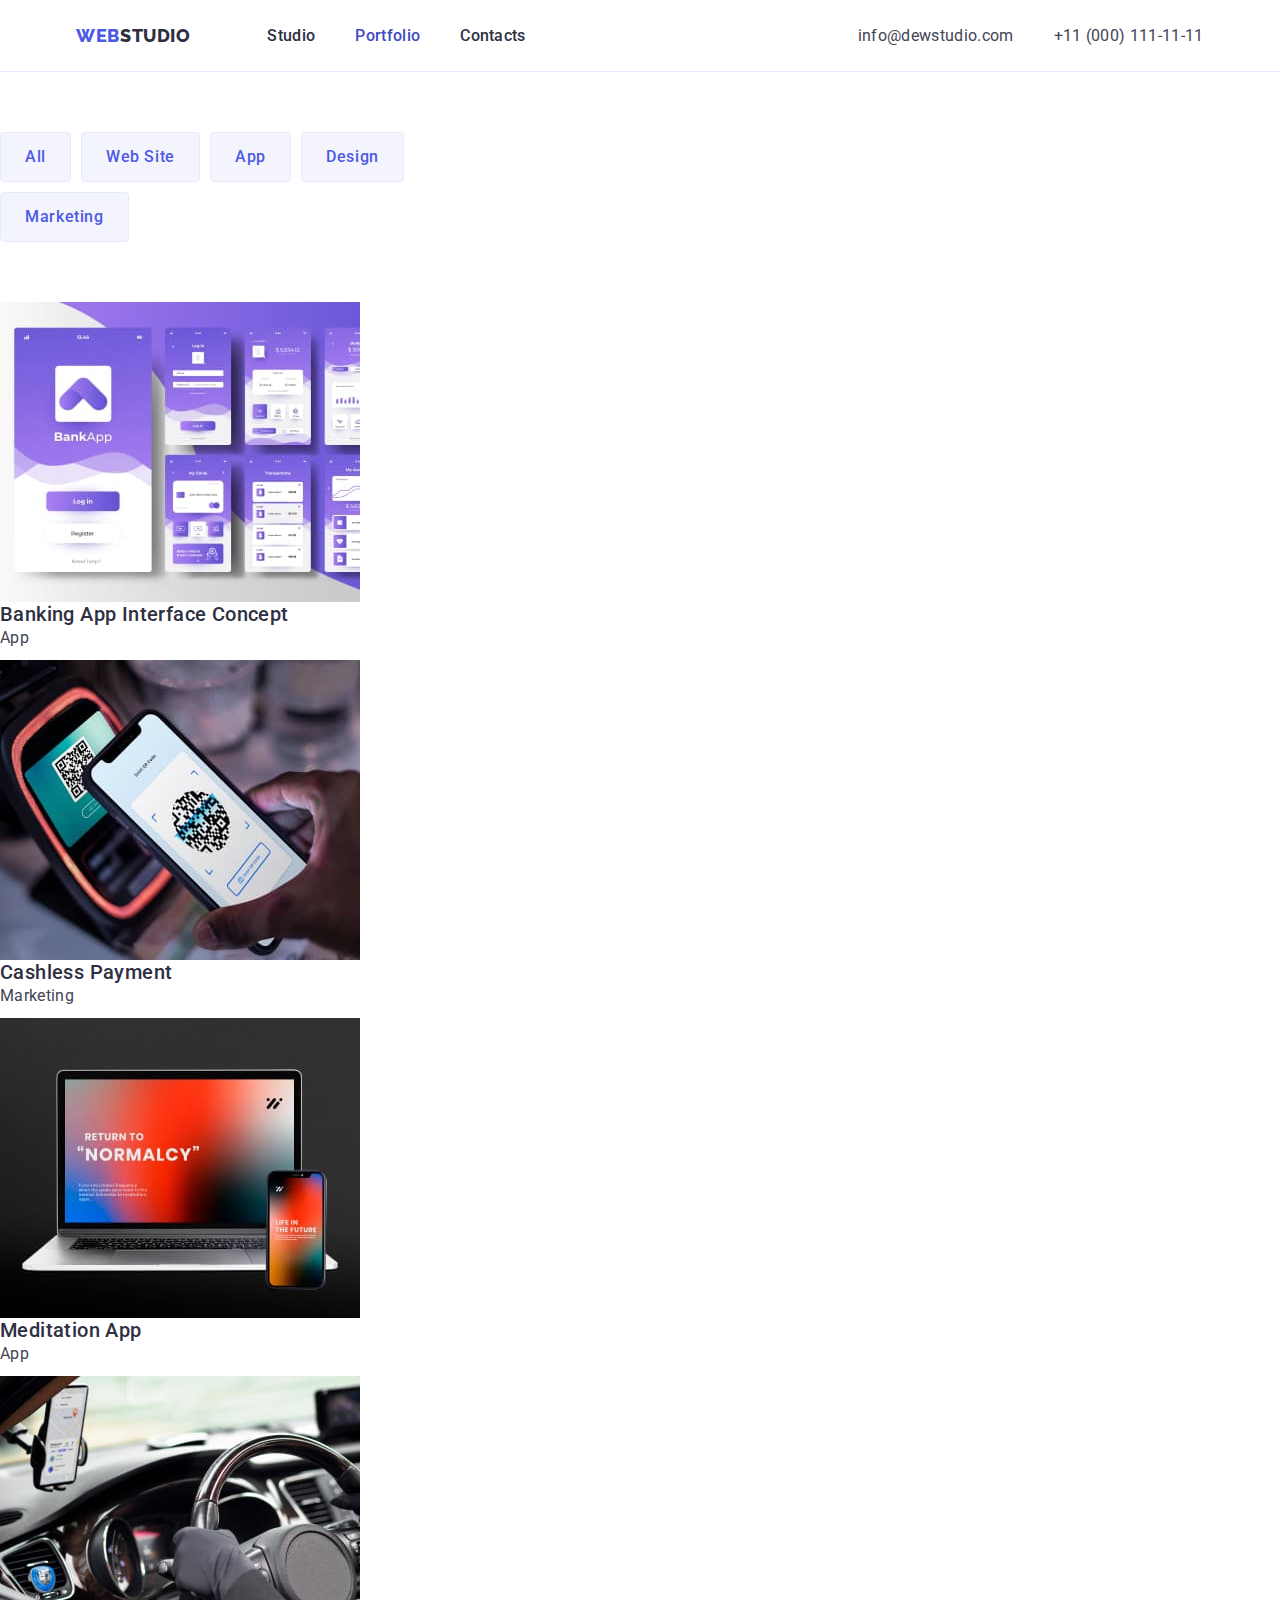
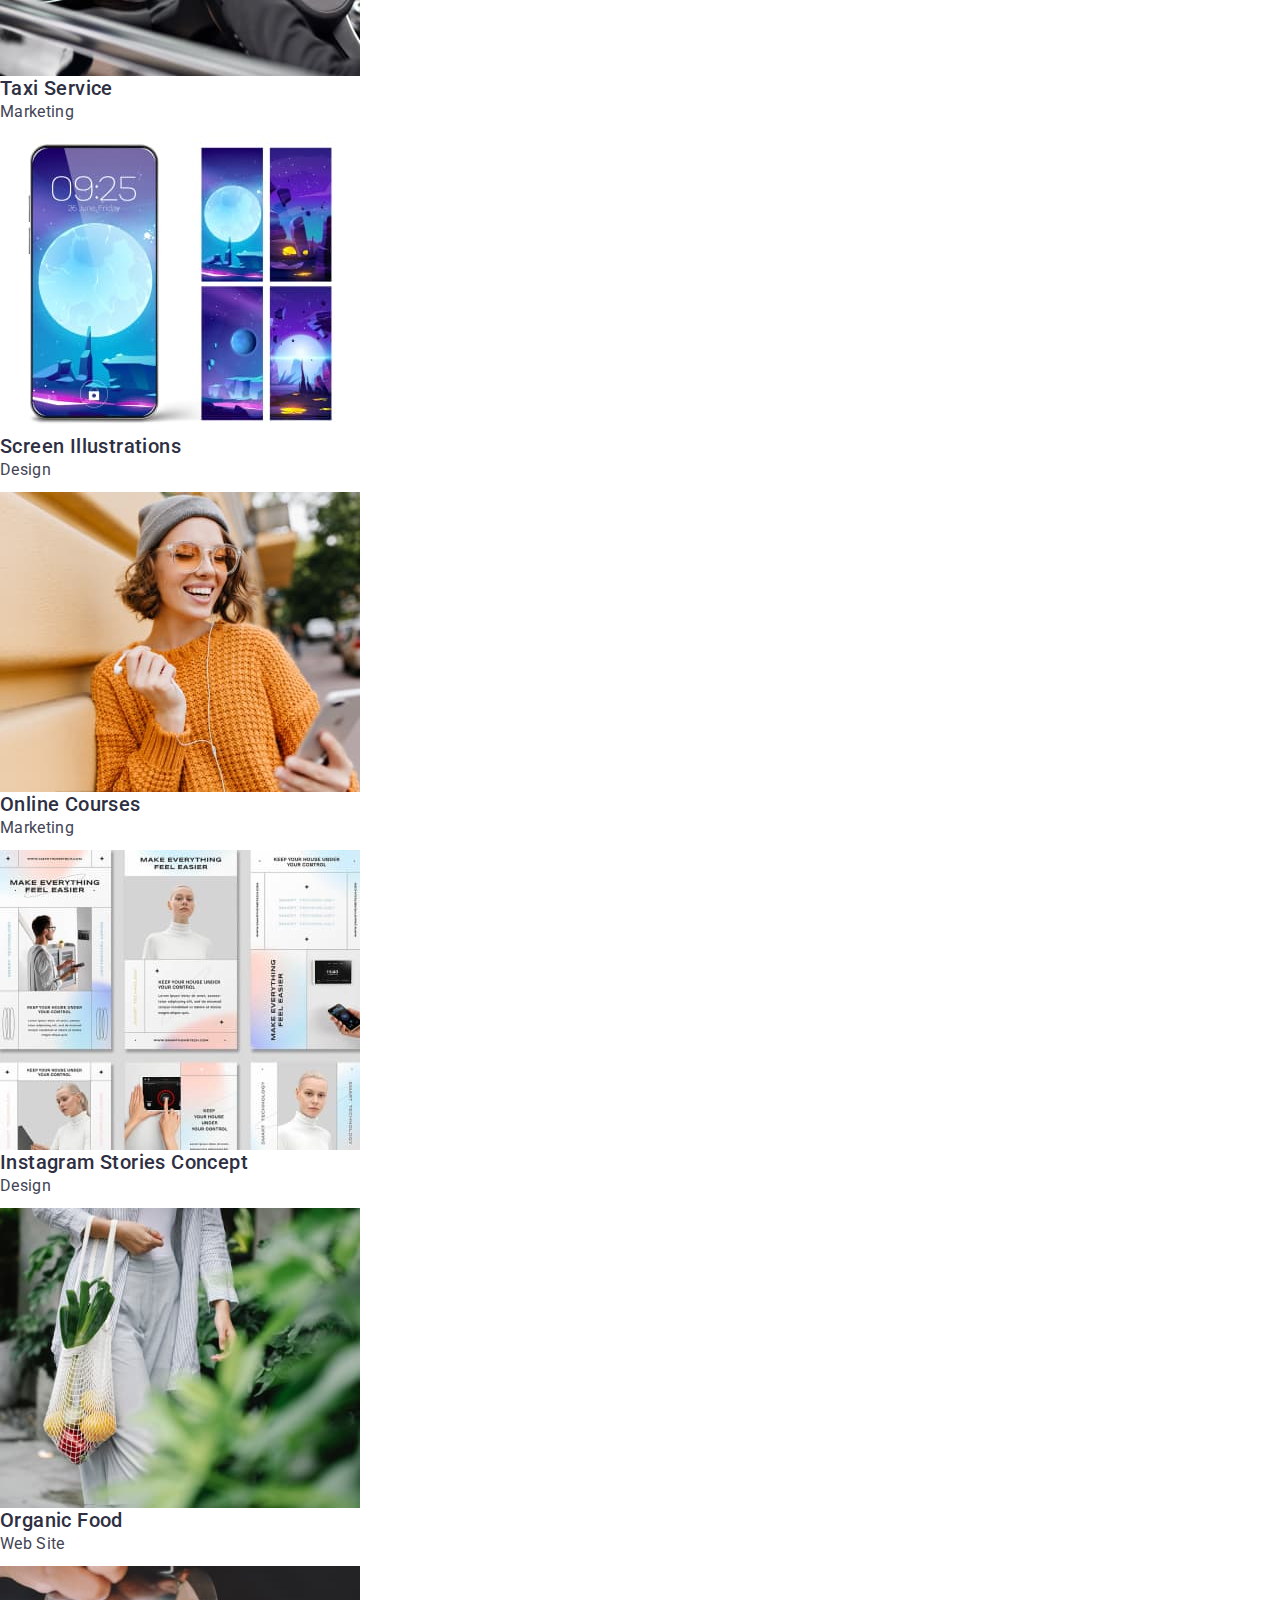
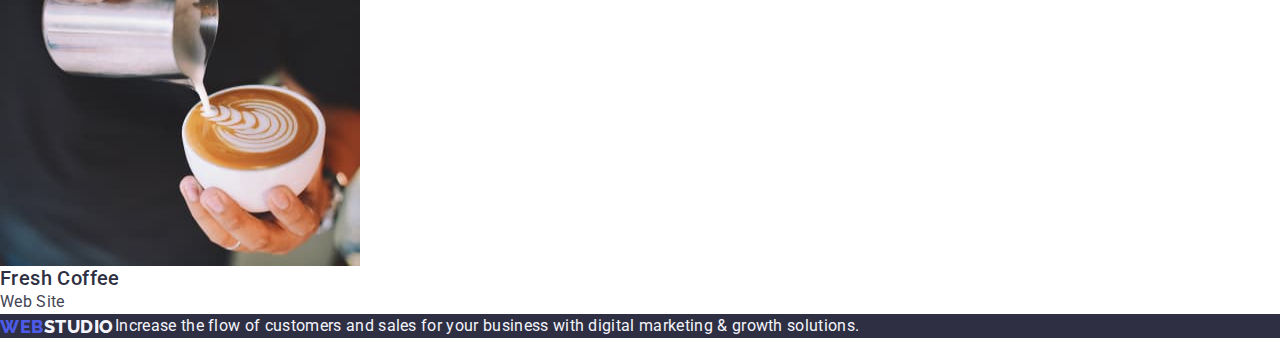
==== portfolio.html @ af6f9128 "second" ====
<!DOCTYPE html>
<html lang="uk">
  <head>
    <meta charset="UTF-8" />
    <meta http-equiv="X-UA-Compatible" content="IE=edge" />
    <meta name="viewport" content="width=device-width, initial-scale=1.0" />
    <title>Portfolio</title>
    <link
      rel="stylesheet"
      href="node_modules/modern-normalize/modern-normalize.css"
    />
    <link rel="preconnect" href="https://fonts.googleapis.com" />
    <link rel="preconnect" href="https://fonts.gstatic.com" crossorigin />
    <link
      href="https://fonts.googleapis.com/css2?family=Raleway:ital,wght@0,800;1,800&family=Roboto:ital,wght@0,400;0,500;0,700;0,900;1,400;1,500;1,700;1,900&display=swap"
      rel="stylesheet"
    />
    <link rel="stylesheet" href=".//css/styles.css" />
  </head>
  <body>
    <header>
      <div class="container">
        <a class="link-logo" href="index.html"
          >Web<span class="logo-part">Studio</span></a
        >
        <nav>
          <ul class="nav-list">
            <li>
              <a class="nav-list-link" href="index.html">Studio</a>
            </li>
            <li>
              <a class="link-active nav-list-link" href="portfolio.html"
                >Portfolio</a
              >
            </li>
            <li>
              <a class="nav-list-link" href="contacts.html">Contacts</a>
            </li>
          </ul>
        </nav>
        <address class="link-adr">
          <ul class="contacts-list">
            <li>
              <a class="contacts-list-link" href="mailto:info@dewstudio.com"
                >info@dewstudio.com</a
              >
            </li>
            <li>
              <a class="contacts-list-link" href="tel:+110001111111"
                >+11 (000) 111-11-11</a
              >
            </li>
          </ul>
        </address>
      </div>
    </header>
    <main>
      <section class="section-portfolio">
        <div class="container">
          <h1 class="visually-hidden">Development</h1>
          <ul class="buttons-list">
            <li>
              <button type="button" class="button">All</button>
            </li>
            <li>
              <button type="button" class="button">Web Site</button>
            </li>
            <li>
              <button type="button" class="button">App</button>
            </li>
            <li>
              <button type="button" class="button">Design</button>
            </li>
            <li>
              <button type="button" class="button">Marketing</button>
            </li>
          </ul>
        </div>
      </section>
      <section>
        <div class="container">
          <ul class="portfolio-list">
            <li>
              <a class="portfolio-list-link" href="#"
                ><img
                  src="./image/img2-1.jpg"
                  alt="banking app"
                  width="360"
                  height="300"
                />
                <h2 class="portfolio-list-title">
                  Banking App Interface Concept
                </h2>
                <p class="portfolio-list-text">App</p></a
              >
            </li>
            <li>
              <a class="portfolio-list-link" href="#"
                ><img
                  src="./image/img2-2.jpg"
                  alt="phone"
                  width="360"
                  height="300"
                />
                <h2 class="portfolio-list-title">Cashless Payment</h2>
                <p class="portfolio-list-text">Marketing</p></a
              >
            </li>
            <li>
              <a class="portfolio-list-link" href="#"
                ><img
                  src="./image/img2-3.jpg"
                  alt="laptop"
                  width="360"
                  height="300"
                />
                <h2 class="portfolio-list-title">Meditation App</h2>
                <p class="portfolio-list-text">App</p></a
              >
            </li>
            <li>
              <a class="portfolio-list-link" href="#"
                ><img
                  src="./image/img2-4.jpg"
                  alt="wheel"
                  width="360"
                  height="300"
                />
                <h2 class="portfolio-list-title">Taxi Service</h2>
                <p class="portfolio-list-text">Marketing</p></a
              >
            </li>
            <li>
              <a class="portfolio-list-link" href="#"
                ><img
                  src="./image/img2-5.jpg"
                  alt="moon"
                  width="360"
                  height="300"
                />
                <h2 class="portfolio-list-title">Screen Illustrations</h2>
                <p class="portfolio-list-text">Design</p></a
              >
            </li>
            <li>
              <a class="portfolio-list-link" href="#"
                ><img
                  src="./image/img2-6.jpg"
                  alt="girl"
                  width="360"
                  height="300"
                />
                <h2 class="portfolio-list-title">Online Courses</h2>
                <p class="portfolio-list-text">Marketing</p></a
              >
            </li>
            <li>
              <a class="portfolio-list-link" href="#"
                ><img
                  src="./image/img2-7.jpg"
                  alt="insta"
                  width="360"
                  height="300"
                />
                <h2 class="portfolio-list-title">Instagram Stories Concept</h2>
                <p class="portfolio-list-text">Design</p></a
              >
            </li>
            <li>
              <a class="portfolio-list-link" href="#"
                ><img
                  src="./image/img2-8.jpg"
                  alt="food"
                  width="360"
                  height="300"
                />
                <h2 class="portfolio-list-title">Organic Food</h2>
                <p class="portfolio-list-text">Web Site</p></a
              >
            </li>
            <li>
              <a class="portfolio-list-link" href="#"
                ><img
                  src="./image/img2-9.jpg"
                  alt="coffee"
                  width="360"
                  height="300"
                />
                <h2 class="portfolio-list-title">Fresh Coffee</h2>
                <p class="portfolio-list-text">Web Site</p></a
              >
            </li>
          </ul>
        </div>
      </section>
    </main>
    <footer class="footer">
      <div class="container">
        <a class="link-logo" href="index.html"
          >Web<span class="logo-part-footer">Studio</span></a
        >
        <p class="text-footer">
          Increase the flow of customers and sales for your business with
          digital marketing & growth solutions.
        </p>
      </div>
    </footer>
  </body>
</html>
---- css/styles.css ----
:root {
  --color-dark: #2e2f42;
  --color-pressed-states: #404bbf;
  --color-text: #434455;
  --color-primary-brand: #4d5ae5;
  --color-white-background: #ffffff;
  --color-light: #f4f4fd;
  --color-accent: #e7e9fc;
  --color-subtle-text: #8e8f99;
  --color-modal-overlay: #2e2f4266;
  --color-hero-background: #2e2f42;
  --color-modal-background: #fcfcfc;
  --color-success: #31d0aa;
}

body {
  color: var(--color-dark);
  font-family: 'Roboto', 'Raleway', sans-serif;
  background-color: var(--color-white-background);
  margin: 0;
}

header {
  display: flex;
  height: 72px;
  justify-content: center;
  align-items: center;
  flex-shrink: 0;
  box-sizing: border-box;
  border-bottom: 1px solid var(--color-accent);
  background: var(--color-white-background);
}

ul {
  list-style-type: none;
  margin: 0;
  padding: 0;
}

a {
  text-decoration: none;
}

button {
  cursor: pointer;
  padding: 0;
}

address {
  font-style: normal;
}

p,
h1,
h2,
h3,
h4 {
  margin: 0;
}

img {
  display: block;
  max-width: 100vh;
  height: auto;
}

.section-features,
.section-work,
.section-team,
.section-portfolio {
  padding: 60px 0;
}

.container {
  display: flex;
  align-items: center;
  max-width: none;
  padding-left: 0;
  padding-right: 0;
  margin-left: 0;
  margin-right: 0;
}
.visually-hidden {
  position: absolute;
  width: 1px;
  height: 1px;
  margin: -1px;
  border: 0;
  padding: 0;
  white-space: nowrap;
  clip-path: inset(100%);
  clip: rect(0 0 0 0);
  overflow: hidden;
}

.link-logo {
  color: var(--color-primary-brand);
  font-family: Raleway;
  font-size: 18px;
  font-weight: 800;
  line-height: 1.16667;
  letter-spacing: 0.54px;
  text-transform: uppercase;
  display: flex;
  width: 115px;
  height: 24px;
  align-items: center;
  flex-shrink: 0;
  box-sizing: border-box;
}

.logo-part {
  color: var(--color-dark);
}

.logo-part-footer {
  color: var(--color-light);
}

.nav-list {
  display: flex;
  align-items: center;
  gap: 40px;
  justify-content: center;
  padding: 24px 332px 24px 76px;
  box-sizing: border-box;
}

.nav-list-link {
  color: var(--color-dark);
  font-family: inherit;
  font-size: 16px;
  font-weight: 500;
  line-height: 1.5;
  letter-spacing: 0.32px;
}

.nav-list-link:hover,
.nav-list-link:focus {
  color: var(--color-pressed-states);
}

.nav-list-link:active {
  color: var(--color-pressed-states);
}

.link-active {
  color: var(--color-pressed-states);
}

.contacts-list {
  display: flex;
  gap: 40px;
  align-items: center;
  justify-content: flex-end;

  /* width: calc((100% - 2 * 24px) / 3); */
}

.contacts-list-link {
  color: var(--color-text);
  font-family: inherit;
  font-size: 16px;
  line-height: 1.5;
  letter-spacing: 0.32px;
}

.contacts-list-link:hover,
.contacts-list-link:focus {
  color: var(--color-pressed-states);
}

.nav-list,
.contacts-list {
  gap: 40px;
}

.hero {
  background-color: var(--color-dark);
  display: flex;
  flex-direction: column;
  justify-content: center;
  align-items: center;
  height: 600px;
  flex-shrink: 0;
  box-sizing: border-box;
  padding-bottom: 60px;
}

.hero-title {
  color: var(--color-white-background);
  display: flex;
  text-align: center;
  width: 496px;
  font-family: inherit;
  font-size: 56px;
  font-weight: 700;
  line-height: 1.07143;
  letter-spacing: 1.12px;
  /* margin: 188px 472px 48px 472px; */
}

.hero-button {
  color: var(--color-white-background);
  text-align: center;
  font-family: inherit;
  font-size: 16px;
  font-weight: 500;
  line-height: 1.5;
  letter-spacing: 0.64px;
  background-color: var(--color-primary-brand);
  padding: 16px 32px;
  border-radius: 4px;
  box-shadow: 0px 4px 4px 0px rgba(0, 0, 0, 0.15);
  border: none;
  display: flex;
  align-items: center;
  justify-content: center;
  /* margin-top: 24px; */
}

.hero-button:hover,
.hero-button:focus {
  color: var(--color-white-background);
  background-color: var(--color-pressed-states);
}

.section-features {
  display: flex;
  align-items: center;
  justify-content: space-between;
  box-sizing: border-box;
  flex-shrink: 0;
  margin: 0 156px;
}

.features-list {
  display: flex;
  justify-content: space-between;
  align-items: center;
  gap: 24px;
}

.features-list-title {
  color: var(--color-dark);
  font-family: inherit;
  font-size: 20px;
  font-weight: 500;
  line-height: 1.2;
  letter-spacing: 0.4px;
  padding-bottom: 8px;
}

.features-list-text {
  color: var(--color-text);
  font-family: inherit;
  font-size: 16px;
  line-height: 1.5;
  letter-spacing: 0.32px;
}

.section-work {
  display: flex;
  align-items: center;
  justify-content: center;
  box-sizing: border-box;
  flex-shrink: 0;
  margin: 120px 156px 120px 156px;
}

.work-title {
  color: var(--color-dark);
  text-align: center;
  font-family: inherit;
  font-size: 36px;
  font-weight: 700;
  line-height: 1.11111;
  letter-spacing: 0.72px;
  text-transform: capitalize;
  display: flex;
  justify-content: center;
  align-items: center;
}

.work-list {
  display: flex;
  justify-content: center;
  gap: 24px;
  width: calc((100% - 2 * 24px) / 3);
}

.team-title {
  color: var(--color-dark);
  text-align: center;
  font-family: inherit;
  font-size: 36px;
  font-weight: 700;
  line-height: 1.11111;
  letter-spacing: 0.72px;
  text-transform: capitalize;
}

.team-list {
  display: flex;
  gap: 10px;
  align-items: flex-start;
  flex-wrap: wrap;
  gap: 10px;
  width: calc((100% - 2 * 24px) / 3);
}

.team-list-title {
  color: var(--color-dark);
  font-family: inherit;
  font-size: 20px;
  font-weight: 500;
  line-height: 1.2;
  letter-spacing: 0.4px;
}

.team-list-text {
  color: var(--color-text);
  text-align: center;
  font-family: Roboto;
  font-size: 16px;
  font-style: normal;
  font-weight: 400;
  line-height: 1.5;
  letter-spacing: 0.32px;
}

.text-footer {
  color: var(--color-light);
  font-family: inherit;
  font-size: 16px;
  line-height: 1.5;
  letter-spacing: 0.32px;
}



.button {
  color: var(--color-primary-brand);
  text-align: center;
  font-family: inherit;
  font-size: 16px;
  font-weight: 500;
  line-height: 1.5;
  letter-spacing: 0.64px;
  background-color: var(--color-light);
  display: flex;
  padding: 12px 24px;
  justify-content: center;
  border-radius: 4px;
  border: 1px solid var(--color-accent);
}

.buttons-list {
  display: flex;
  gap: 10px;
  align-items: flex-start;
  flex-wrap: wrap;
  gap: 10px;
  width: calc((100% - 2 * 24px) / 3);
}

.button:hover,
.button:focus {
  color: var(--color-white-background);
  background-color: var(--color-pressed-states);
}

.button:active {
  background-color: var(--color-pressed-states);
}

.portfolio-list {
  display: flex;
  gap: 10px;
  align-items: flex-start;
  flex-wrap: wrap;
  gap: 10px;
  width: calc((100% - 2 * 12px) / 3);
}

.portfolio-list-title {
  color: var(--color-dark);
  font-family: inherit;
  font-size: 20px;
  font-weight: 500;
  line-height: 1.2;
  letter-spacing: 0.4px;
}

.portfolio-list-link {
  color: var(--color-text);
  font-family: inherit;
  font-size: 16px;
  line-height: 1.5;
  letter-spacing: 0.32px;
}

.portfolio-list-text {
  color: var(--color-text);
  font-family: inherit;
  font-size: 16px;
  line-height: 1.5;
  letter-spacing: 0.32px;
}

.section-portfolio {
  background-color: var(--color-white-background);
}

.section-work {
  background-color: var(--color-white-background);
}

.section-features {
  background-color: var(--color-white-background);
}

.section-team {
  background-color: var(--color-light);
}

.footer {
  background-color: var(--color-dark);
}
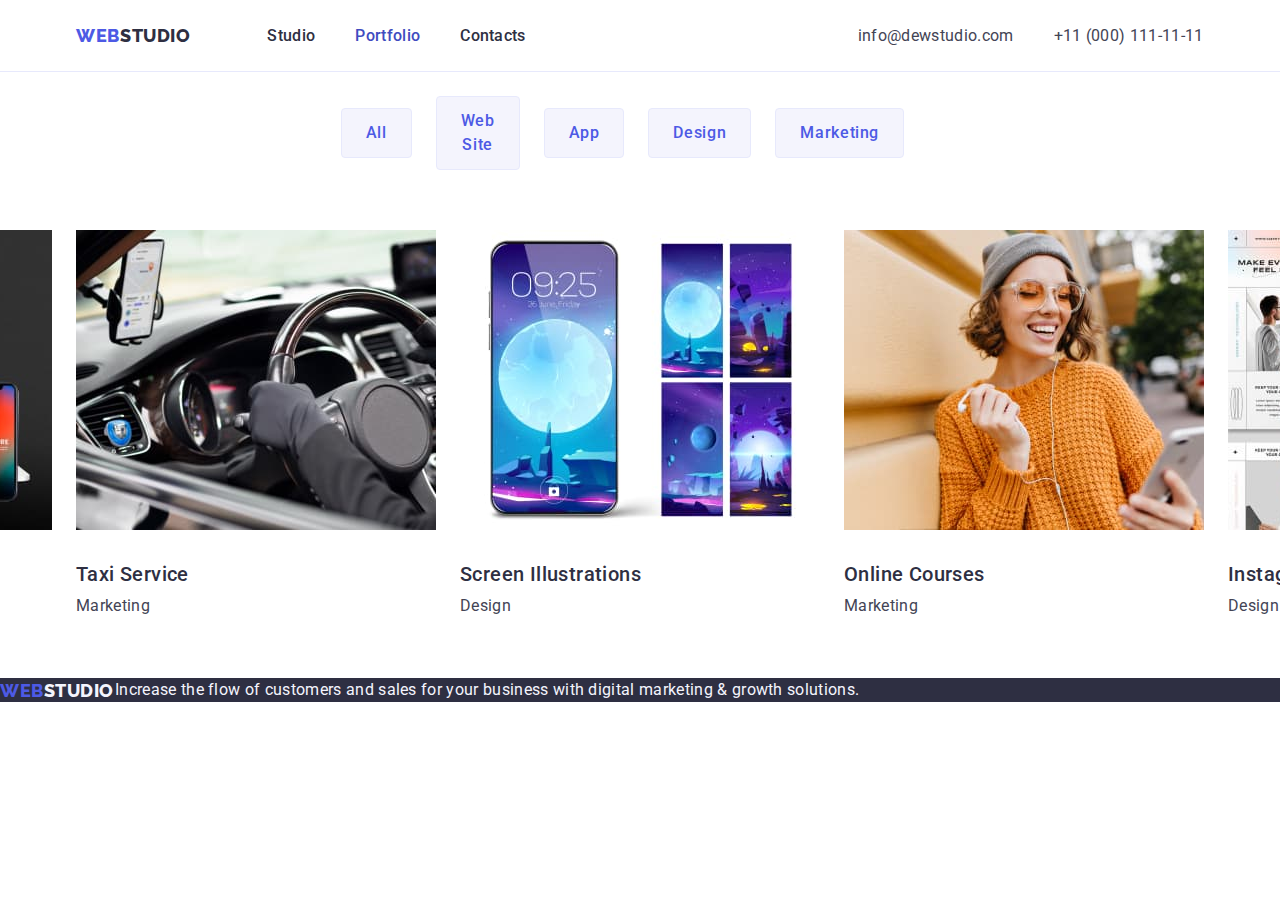
==== commit 5568f1a7: "fifth" ====
--- a/portfolio.html
+++ b/portfolio.html
@@ -55,30 +55,30 @@
       </div>
     </header>
     <main>
+      <section class="section-portfolio-buttons">
+        <div class="container">
+          <ul class="buttons-list">
+            <li>
+              <button type="button" class="button">All</button>
+            </li>
+            <li>
+              <button type="button" class="button">Web Site</button>
+            </li>
+            <li>
+              <button type="button" class="button">App</button>
+            </li>
+            <li>
+              <button type="button" class="button">Design</button>
+            </li>
+            <li>
+              <button type="button" class="button">Marketing</button>
+            </li>
+          </ul>
+        </div>
+      </section>
       <section class="section-portfolio">
         <div class="container">
           <h1 class="visually-hidden">Development</h1>
-          <ul class="buttons-list">
-            <li>
-              <button type="button" class="button">All</button>
-            </li>
-            <li>
-              <button type="button" class="button">Web Site</button>
-            </li>
-            <li>
-              <button type="button" class="button">App</button>
-            </li>
-            <li>
-              <button type="button" class="button">Design</button>
-            </li>
-            <li>
-              <button type="button" class="button">Marketing</button>
-            </li>
-          </ul>
-        </div>
-      </section>
-      <section>
-        <div class="container">
           <ul class="portfolio-list">
             <li>
               <a class="portfolio-list-link" href="#"
--- a/css/styles.css
+++ b/css/styles.css
@@ -62,6 +62,7 @@
   display: block;
   max-width: 100vh;
   height: auto;
+  padding-bottom: 32px;
 }
 
 .section-features,
@@ -261,11 +262,12 @@
 
 .section-work {
   display: flex;
-  align-items: center;
-  justify-content: center;
-  box-sizing: border-box;
-  flex-shrink: 0;
-  margin: 120px 156px 120px 156px;
+  flex-wrap: wrap;
+  align-items: center;
+  justify-content: center;
+  box-sizing: border-box;
+  flex-shrink: 0;
+  margin: 0 auto;
 }
 
 .work-title {
@@ -277,18 +279,32 @@
   line-height: 1.11111;
   letter-spacing: 0.72px;
   text-transform: capitalize;
-  display: flex;
-  justify-content: center;
-  align-items: center;
+  padding-bottom: 24px;
 }
 
 .work-list {
   display: flex;
-  justify-content: center;
+  justify-content: space-between;
+  align-items: center;
   gap: 24px;
   width: calc((100% - 2 * 24px) / 3);
 }
-
+.section-team {
+  display: flex;
+  flex-wrap: wrap;
+  align-items: center;
+  justify-content: center;
+  box-sizing: border-box;
+  flex-shrink: 0;
+  margin: 0 auto;
+}
+.team-list {
+  display: flex;
+  gap: 24px;
+  align-items: center;
+  justify-content: space-between;
+  width: calc((100% - 3 * 24px) / 4);
+}
 .team-title {
   color: var(--color-dark);
   text-align: center;
@@ -298,24 +314,19 @@
   line-height: 1.11111;
   letter-spacing: 0.72px;
   text-transform: capitalize;
-}
-
-.team-list {
-  display: flex;
-  gap: 10px;
-  align-items: flex-start;
-  flex-wrap: wrap;
-  gap: 10px;
-  width: calc((100% - 2 * 24px) / 3);
+  padding-bottom: 24px;
 }
 
 .team-list-title {
   color: var(--color-dark);
+  text-align: center;
   font-family: inherit;
   font-size: 20px;
   font-weight: 500;
   line-height: 1.2;
   letter-spacing: 0.4px;
+  padding-bottom: 8px;
+
 }
 
 .team-list-text {
@@ -336,9 +347,16 @@
   line-height: 1.5;
   letter-spacing: 0.32px;
 }
-
-
-
+.section-portfolio-buttons {
+  display: flex;
+  justify-content: center;
+  align-items: center;
+  box-sizing: border-box;
+   padding-top: 24px;
+  flex-shrink: 0;
+    margin: 0 auto;
+    min-width: 586px;
+}
 .button {
   color: var(--color-primary-brand);
   text-align: center;
@@ -348,20 +366,18 @@
   line-height: 1.5;
   letter-spacing: 0.64px;
   background-color: var(--color-light);
-  display: flex;
-  padding: 12px 24px;
-  justify-content: center;
-  border-radius: 4px;
+    padding: 12px 24px;
+    border-radius: 4px;
   border: 1px solid var(--color-accent);
+ 
 }
 
 .buttons-list {
   display: flex;
-  gap: 10px;
-  align-items: flex-start;
-  flex-wrap: wrap;
-  gap: 10px;
-  width: calc((100% - 2 * 24px) / 3);
+  gap: 24px;
+  justify-content: space-between;
+  align-items: center;
+  width: calc((100% - 4 * 24px) / 5);
 }
 
 .button:hover,
@@ -372,15 +388,23 @@
 
 .button:active {
   background-color: var(--color-pressed-states);
-}
-
+  box-shadow: 0px 3px 1px 0px rgba(0, 0, 0, 0.10), 0px 2px 1px 0px rgba(0, 0, 0, 0.08), 0px 2px 2px 0px rgba(0, 0, 0, 0.12);
+}
+.section-portfolio {
+  display: flex;
+  flex-wrap: wrap;
+  align-items: center;
+  justify-content: center;
+  box-sizing: border-box;
+  flex-shrink: 0;
+  margin: 0 auto;
+}
 .portfolio-list {
   display: flex;
-  gap: 10px;
-  align-items: flex-start;
-  flex-wrap: wrap;
-  gap: 10px;
-  width: calc((100% - 2 * 12px) / 3);
+  gap: 24px;
+  align-items: center;
+  justify-content: space-between;
+  width: calc((100% - 2 * 24px) / 3);
 }
 
 .portfolio-list-title {
@@ -390,6 +414,7 @@
   font-weight: 500;
   line-height: 1.2;
   letter-spacing: 0.4px;
+  padding-bottom: 8px;
 }
 
 .portfolio-list-link {
@@ -426,4 +451,4 @@
 
 .footer {
   background-color: var(--color-dark);
-}+}
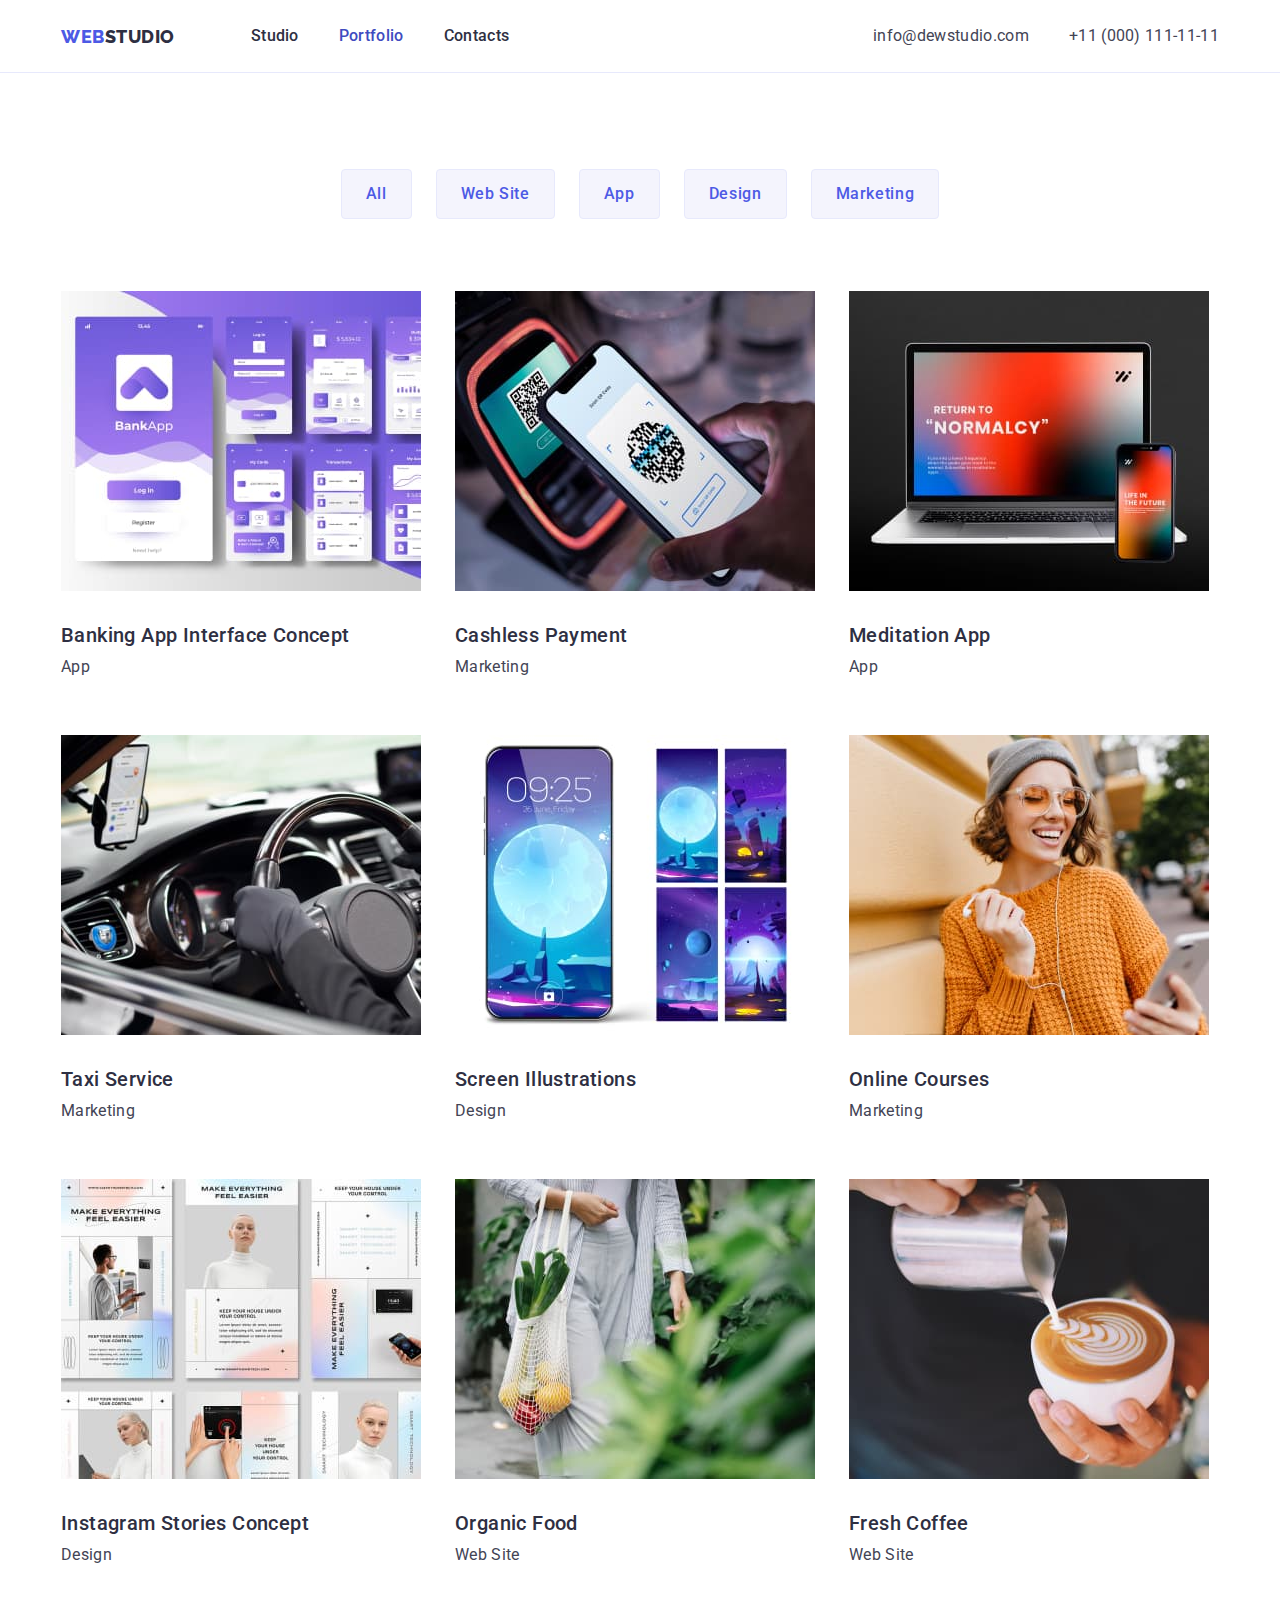
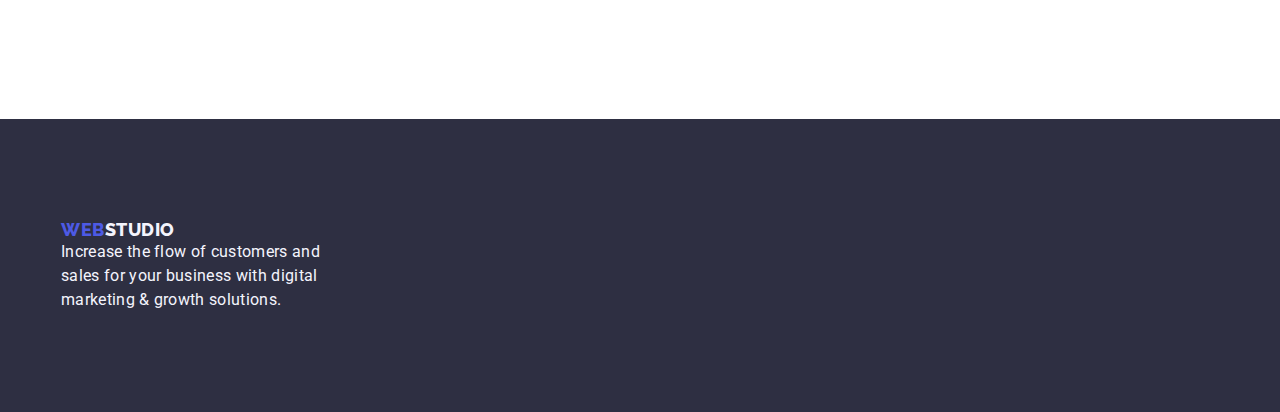
==== commit ca81f550: "12" ====
--- a/portfolio.html
+++ b/portfolio.html
@@ -7,7 +7,10 @@
     <title>Portfolio</title>
     <link
       rel="stylesheet"
-      href="node_modules/modern-normalize/modern-normalize.css"
+      href="https://cdnjs.cloudflare.com/ajax/libs/modern-normalize/2.0.0/modern-normalize.min.css"
+      integrity="sha512-4xo8blKMVCiXpTaLzQSLSw3KFOVPWhm/TRtuPVc4WG6kUgjH6J03IBuG7JZPkcWMxJ5huwaBpOpnwYElP/m6wg=="
+      crossorigin="anonymous"
+      referrerpolicy="no-referrer"
     />
     <link rel="preconnect" href="https://fonts.googleapis.com" />
     <link rel="preconnect" href="https://fonts.gstatic.com" crossorigin />
@@ -58,19 +61,19 @@
       <section class="section-portfolio-buttons">
         <div class="container">
           <ul class="buttons-list">
-            <li>
+            <li class="buttons-list-li">
               <button type="button" class="button">All</button>
             </li>
-            <li>
+            <li class="buttons-list-li">
               <button type="button" class="button">Web Site</button>
             </li>
-            <li>
+            <li class="buttons-list-li">
               <button type="button" class="button">App</button>
             </li>
-            <li>
+            <li class="buttons-list-li">
               <button type="button" class="button">Design</button>
             </li>
-            <li>
+            <li class="buttons-list-li">
               <button type="button" class="button">Marketing</button>
             </li>
           </ul>
@@ -80,7 +83,7 @@
         <div class="container">
           <h1 class="visually-hidden">Development</h1>
           <ul class="portfolio-list">
-            <li>
+            <li class="portfolio-list-li">
               <a class="portfolio-list-link" href="#"
                 ><img
                   src="./image/img2-1.jpg"
@@ -94,7 +97,7 @@
                 <p class="portfolio-list-text">App</p></a
               >
             </li>
-            <li>
+            <li class="portfolio-list-li">
               <a class="portfolio-list-link" href="#"
                 ><img
                   src="./image/img2-2.jpg"
@@ -106,7 +109,7 @@
                 <p class="portfolio-list-text">Marketing</p></a
               >
             </li>
-            <li>
+            <li class="portfolio-list-li">
               <a class="portfolio-list-link" href="#"
                 ><img
                   src="./image/img2-3.jpg"
@@ -118,7 +121,7 @@
                 <p class="portfolio-list-text">App</p></a
               >
             </li>
-            <li>
+            <li class="portfolio-list-li">
               <a class="portfolio-list-link" href="#"
                 ><img
                   src="./image/img2-4.jpg"
@@ -130,7 +133,7 @@
                 <p class="portfolio-list-text">Marketing</p></a
               >
             </li>
-            <li>
+            <li class="portfolio-list-li">
               <a class="portfolio-list-link" href="#"
                 ><img
                   src="./image/img2-5.jpg"
@@ -142,7 +145,7 @@
                 <p class="portfolio-list-text">Design</p></a
               >
             </li>
-            <li>
+            <li class="portfolio-list-li">
               <a class="portfolio-list-link" href="#"
                 ><img
                   src="./image/img2-6.jpg"
@@ -154,7 +157,7 @@
                 <p class="portfolio-list-text">Marketing</p></a
               >
             </li>
-            <li>
+            <li class="portfolio-list-li">
               <a class="portfolio-list-link" href="#"
                 ><img
                   src="./image/img2-7.jpg"
@@ -166,7 +169,7 @@
                 <p class="portfolio-list-text">Design</p></a
               >
             </li>
-            <li>
+            <li class="portfolio-list-li">
               <a class="portfolio-list-link" href="#"
                 ><img
                   src="./image/img2-8.jpg"
@@ -178,7 +181,7 @@
                 <p class="portfolio-list-text">Web Site</p></a
               >
             </li>
-            <li>
+            <li class="portfolio-list-li">
               <a class="portfolio-list-link" href="#"
                 ><img
                   src="./image/img2-9.jpg"
--- a/css/styles.css
+++ b/css/styles.css
@@ -12,44 +12,31 @@
   --color-modal-background: #fcfcfc;
   --color-success: #31d0aa;
 }
-
 body {
   color: var(--color-dark);
   font-family: 'Roboto', 'Raleway', sans-serif;
   background-color: var(--color-white-background);
   margin: 0;
 }
-
 header {
-  display: flex;
-  height: 72px;
-  justify-content: center;
-  align-items: center;
-  flex-shrink: 0;
-  box-sizing: border-box;
   border-bottom: 1px solid var(--color-accent);
-  background: var(--color-white-background);
-}
-
+}
 ul {
   list-style-type: none;
   margin: 0;
   padding: 0;
 }
-
 a {
   text-decoration: none;
 }
-
 button {
   cursor: pointer;
   padding: 0;
 }
-
 address {
   font-style: normal;
-}
-
+  margin-left: auto;
+}
 p,
 h1,
 h2,
@@ -57,29 +44,21 @@
 h4 {
   margin: 0;
 }
-
 img {
   display: block;
   max-width: 100vh;
   height: auto;
-  padding-bottom: 32px;
-}
-
-.section-features,
+  margin-bottom: 32px;
+}
+.hero,
 .section-work,
-.section-team,
-.section-portfolio {
-  padding: 60px 0;
-}
-
+.section-team {
+  padding: 120px 0;
+}
 .container {
-  display: flex;
-  align-items: center;
-  max-width: none;
-  padding-left: 0;
-  padding-right: 0;
-  margin-left: 0;
-  margin-right: 0;
+  padding: 0 15px;
+  margin: 0 auto;
+  max-width: 1158px;
 }
 .visually-hidden {
   position: absolute;
@@ -93,7 +72,10 @@
   clip: rect(0 0 0 0);
   overflow: hidden;
 }
-
+header .container {
+  display: flex;
+  align-items: center;
+}
 .link-logo {
   color: var(--color-primary-brand);
   font-family: Raleway;
@@ -102,31 +84,15 @@
   line-height: 1.16667;
   letter-spacing: 0.54px;
   text-transform: uppercase;
-  display: flex;
-  width: 115px;
-  height: 24px;
-  align-items: center;
-  flex-shrink: 0;
-  box-sizing: border-box;
-}
-
+}
 .logo-part {
   color: var(--color-dark);
 }
-
-.logo-part-footer {
-  color: var(--color-light);
-}
-
 .nav-list {
   display: flex;
   align-items: center;
-  gap: 40px;
-  justify-content: center;
-  padding: 24px 332px 24px 76px;
-  box-sizing: border-box;
-}
-
+  margin-left: 76px;
+}
 .nav-list-link {
   color: var(--color-dark);
   font-family: inherit;
@@ -134,30 +100,28 @@
   font-weight: 500;
   line-height: 1.5;
   letter-spacing: 0.32px;
-}
-
+  padding: 24px 0;
+  display: block;
+}
 .nav-list-link:hover,
 .nav-list-link:focus {
   color: var(--color-pressed-states);
 }
-
 .nav-list-link:active {
   color: var(--color-pressed-states);
 }
-
 .link-active {
   color: var(--color-pressed-states);
 }
-
+.nav-list,
 .contacts-list {
-  display: flex;
   gap: 40px;
+}
+.contacts-list {
+  display: flex;
   align-items: center;
   justify-content: flex-end;
-
-  /* width: calc((100% - 2 * 24px) / 3); */
-}
-
+}
 .contacts-list-link {
   color: var(--color-text);
   font-family: inherit;
@@ -165,29 +129,19 @@
   line-height: 1.5;
   letter-spacing: 0.32px;
 }
-
 .contacts-list-link:hover,
 .contacts-list-link:focus {
   color: var(--color-pressed-states);
 }
-
-.nav-list,
-.contacts-list {
-  gap: 40px;
-}
-
 .hero {
   background-color: var(--color-dark);
-  display: flex;
-  flex-direction: column;
-  justify-content: center;
-  align-items: center;
-  height: 600px;
-  flex-shrink: 0;
-  box-sizing: border-box;
-  padding-bottom: 60px;
-}
-
+  padding: 188px 0;
+}
+.hero .container {
+  display: flex;
+  flex-direction: column;
+  align-items: center;
+}
 .hero-title {
   color: var(--color-white-background);
   display: flex;
@@ -198,9 +152,8 @@
   font-weight: 700;
   line-height: 1.07143;
   letter-spacing: 1.12px;
-  /* margin: 188px 472px 48px 472px; */
-}
-
+  margin-bottom: 48px;
+}
 .hero-button {
   color: var(--color-white-background);
   text-align: center;
@@ -214,34 +167,24 @@
   border-radius: 4px;
   box-shadow: 0px 4px 4px 0px rgba(0, 0, 0, 0.15);
   border: none;
-  display: flex;
-  align-items: center;
-  justify-content: center;
-  /* margin-top: 24px; */
-}
-
+}
 .hero-button:hover,
 .hero-button:focus {
   color: var(--color-white-background);
   background-color: var(--color-pressed-states);
 }
-
-.section-features {
-  display: flex;
-  align-items: center;
-  justify-content: space-between;
-  box-sizing: border-box;
-  flex-shrink: 0;
-  margin: 0 156px;
-}
-
+.section-features .container {
+  display: flex;
+  align-items: flex-start;
+  padding-top: 120px;
+}
 .features-list {
   display: flex;
-  justify-content: space-between;
-  align-items: center;
-  gap: 24px;
-}
-
+  gap: 24px;
+}
+.features-list-li {
+  width: calc((100% - 3 * 24px) / 4);
+}
 .features-list-title {
   color: var(--color-dark);
   font-family: inherit;
@@ -249,9 +192,8 @@
   font-weight: 500;
   line-height: 1.2;
   letter-spacing: 0.4px;
-  padding-bottom: 8px;
-}
-
+  margin-bottom: 8px;
+}
 .features-list-text {
   color: var(--color-text);
   font-family: inherit;
@@ -259,17 +201,11 @@
   line-height: 1.5;
   letter-spacing: 0.32px;
 }
-
-.section-work {
-  display: flex;
-  flex-wrap: wrap;
-  align-items: center;
-  justify-content: center;
-  box-sizing: border-box;
-  flex-shrink: 0;
-  margin: 0 auto;
-}
-
+.section-work .container {
+  display: flex;
+  align-items: center;
+  flex-direction: column;
+}
 .work-title {
   color: var(--color-dark);
   text-align: center;
@@ -279,31 +215,29 @@
   line-height: 1.11111;
   letter-spacing: 0.72px;
   text-transform: capitalize;
-  padding-bottom: 24px;
-}
-
+  margin-bottom: 72px;
+}
 .work-list {
   display: flex;
-  justify-content: space-between;
-  align-items: center;
-  gap: 24px;
+  gap: 24px;
+}
+.work-list-li {
   width: calc((100% - 2 * 24px) / 3);
 }
-.section-team {
-  display: flex;
-  flex-wrap: wrap;
-  align-items: center;
-  justify-content: center;
-  box-sizing: border-box;
-  flex-shrink: 0;
-  margin: 0 auto;
+.section-team .container {
+  display: flex;
+  align-items: center;
+  flex-direction: column;
 }
 .team-list {
   display: flex;
   gap: 24px;
-  align-items: center;
-  justify-content: space-between;
+}
+.team-list-li {
   width: calc((100% - 3 * 24px) / 4);
+  box-shadow: 0px 1px 6px 0px rgba(46, 47, 66, 0.08),
+    0px 1px 1px 0px rgba(46, 47, 66, 0.16),
+    0px 2px 1px 0px rgba(46, 47, 66, 0.08);
 }
 .team-title {
   color: var(--color-dark);
@@ -314,9 +248,8 @@
   line-height: 1.11111;
   letter-spacing: 0.72px;
   text-transform: capitalize;
-  padding-bottom: 24px;
-}
-
+  margin-bottom: 72px;
+}
 .team-list-title {
   color: var(--color-dark);
   text-align: center;
@@ -325,37 +258,53 @@
   font-weight: 500;
   line-height: 1.2;
   letter-spacing: 0.4px;
-  padding-bottom: 8px;
-
-}
-
+  margin-bottom: 8px;
+}
 .team-list-text {
   color: var(--color-text);
   text-align: center;
-  font-family: Roboto;
-  font-size: 16px;
-  font-style: normal;
-  font-weight: 400;
-  line-height: 1.5;
-  letter-spacing: 0.32px;
-}
-
+  font-family: inherit;
+  font-size: 16px;
+  line-height: 1.5;
+  letter-spacing: 0.32px;
+  margin-bottom: 32px;
+}
+.footer {
+  padding: 100px 0;
+    background-color: var(--color-dark);
+}
+.footer .container {
+  display: flex;
+  flex-direction: column;
+  align-items: flex-start;
+}
+.link-logo-footer {
+  color: var(--color-primary-brand);
+  font-family: Raleway;
+  font-size: 18px;
+  font-weight: 800;
+  line-height: 1.16667;
+  letter-spacing: 0.54px;
+  text-transform: uppercase;
+  margin-bottom: 16px;
+}
+.logo-part-footer {
+  color: var(--color-light);
+  display: inline-block;
+}
 .text-footer {
   color: var(--color-light);
   font-family: inherit;
   font-size: 16px;
   line-height: 1.5;
   letter-spacing: 0.32px;
-}
-.section-portfolio-buttons {
-  display: flex;
-  justify-content: center;
-  align-items: center;
-  box-sizing: border-box;
-   padding-top: 24px;
-  flex-shrink: 0;
-    margin: 0 auto;
-    min-width: 586px;
+  width: 264px;
+}
+.section-portfolio-buttons .container {
+  display: flex;
+  align-items: center;
+  flex-direction: column;
+  padding-top: 96px;
 }
 .button {
   color: var(--color-primary-brand);
@@ -366,57 +315,52 @@
   line-height: 1.5;
   letter-spacing: 0.64px;
   background-color: var(--color-light);
-    padding: 12px 24px;
-    border-radius: 4px;
+  padding: 12px 24px;
+  border-radius: 4px;
   border: 1px solid var(--color-accent);
- 
-}
-
+}
 .buttons-list {
   display: flex;
   gap: 24px;
-  justify-content: space-between;
-  align-items: center;
+  margin-bottom: 72px;
+}
+.button-list-li {
   width: calc((100% - 4 * 24px) / 5);
 }
-
 .button:hover,
 .button:focus {
   color: var(--color-white-background);
   background-color: var(--color-pressed-states);
 }
-
 .button:active {
   background-color: var(--color-pressed-states);
-  box-shadow: 0px 3px 1px 0px rgba(0, 0, 0, 0.10), 0px 2px 1px 0px rgba(0, 0, 0, 0.08), 0px 2px 2px 0px rgba(0, 0, 0, 0.12);
-}
-.section-portfolio {
+  box-shadow: 0px 3px 1px 0px rgba(0, 0, 0, 0.1),
+    0px 2px 1px 0px rgba(0, 0, 0, 0.08), 0px 2px 2px 0px rgba(0, 0, 0, 0.12);
+}
+.section-portfolio .container {
+  display: flex;
+  align-items: center;
+  padding-bottom: 120px;
+  }
+.portfolio-list {
   display: flex;
   flex-wrap: wrap;
-  align-items: center;
-  justify-content: center;
-  box-sizing: border-box;
-  flex-shrink: 0;
-  margin: 0 auto;
-}
-.portfolio-list {
-  display: flex;
-  gap: 24px;
-  align-items: center;
-  justify-content: space-between;
+  align-content: stretch;
+  gap: 24px;
+}
+.portfolio-list-li {
   width: calc((100% - 2 * 24px) / 3);
 }
-
 .portfolio-list-title {
   color: var(--color-dark);
+  text-align: left;
   font-family: inherit;
   font-size: 20px;
   font-weight: 500;
   line-height: 1.2;
   letter-spacing: 0.4px;
-  padding-bottom: 8px;
-}
-
+  margin-bottom: 8px;
+}
 .portfolio-list-link {
   color: var(--color-text);
   font-family: inherit;
@@ -424,31 +368,25 @@
   line-height: 1.5;
   letter-spacing: 0.32px;
 }
-
 .portfolio-list-text {
   color: var(--color-text);
-  font-family: inherit;
-  font-size: 16px;
-  line-height: 1.5;
-  letter-spacing: 0.32px;
-}
-
+  text-align: left;
+  font-family: inherit;
+  font-size: 16px;
+  line-height: 1.5;
+  letter-spacing: 0.32px;
+  margin-bottom: 32px;
+}
 .section-portfolio {
   background-color: var(--color-white-background);
 }
-
 .section-work {
   background-color: var(--color-white-background);
 }
-
 .section-features {
   background-color: var(--color-white-background);
 }
-
 .section-team {
   background-color: var(--color-light);
 }
 
-.footer {
-  background-color: var(--color-dark);
-}
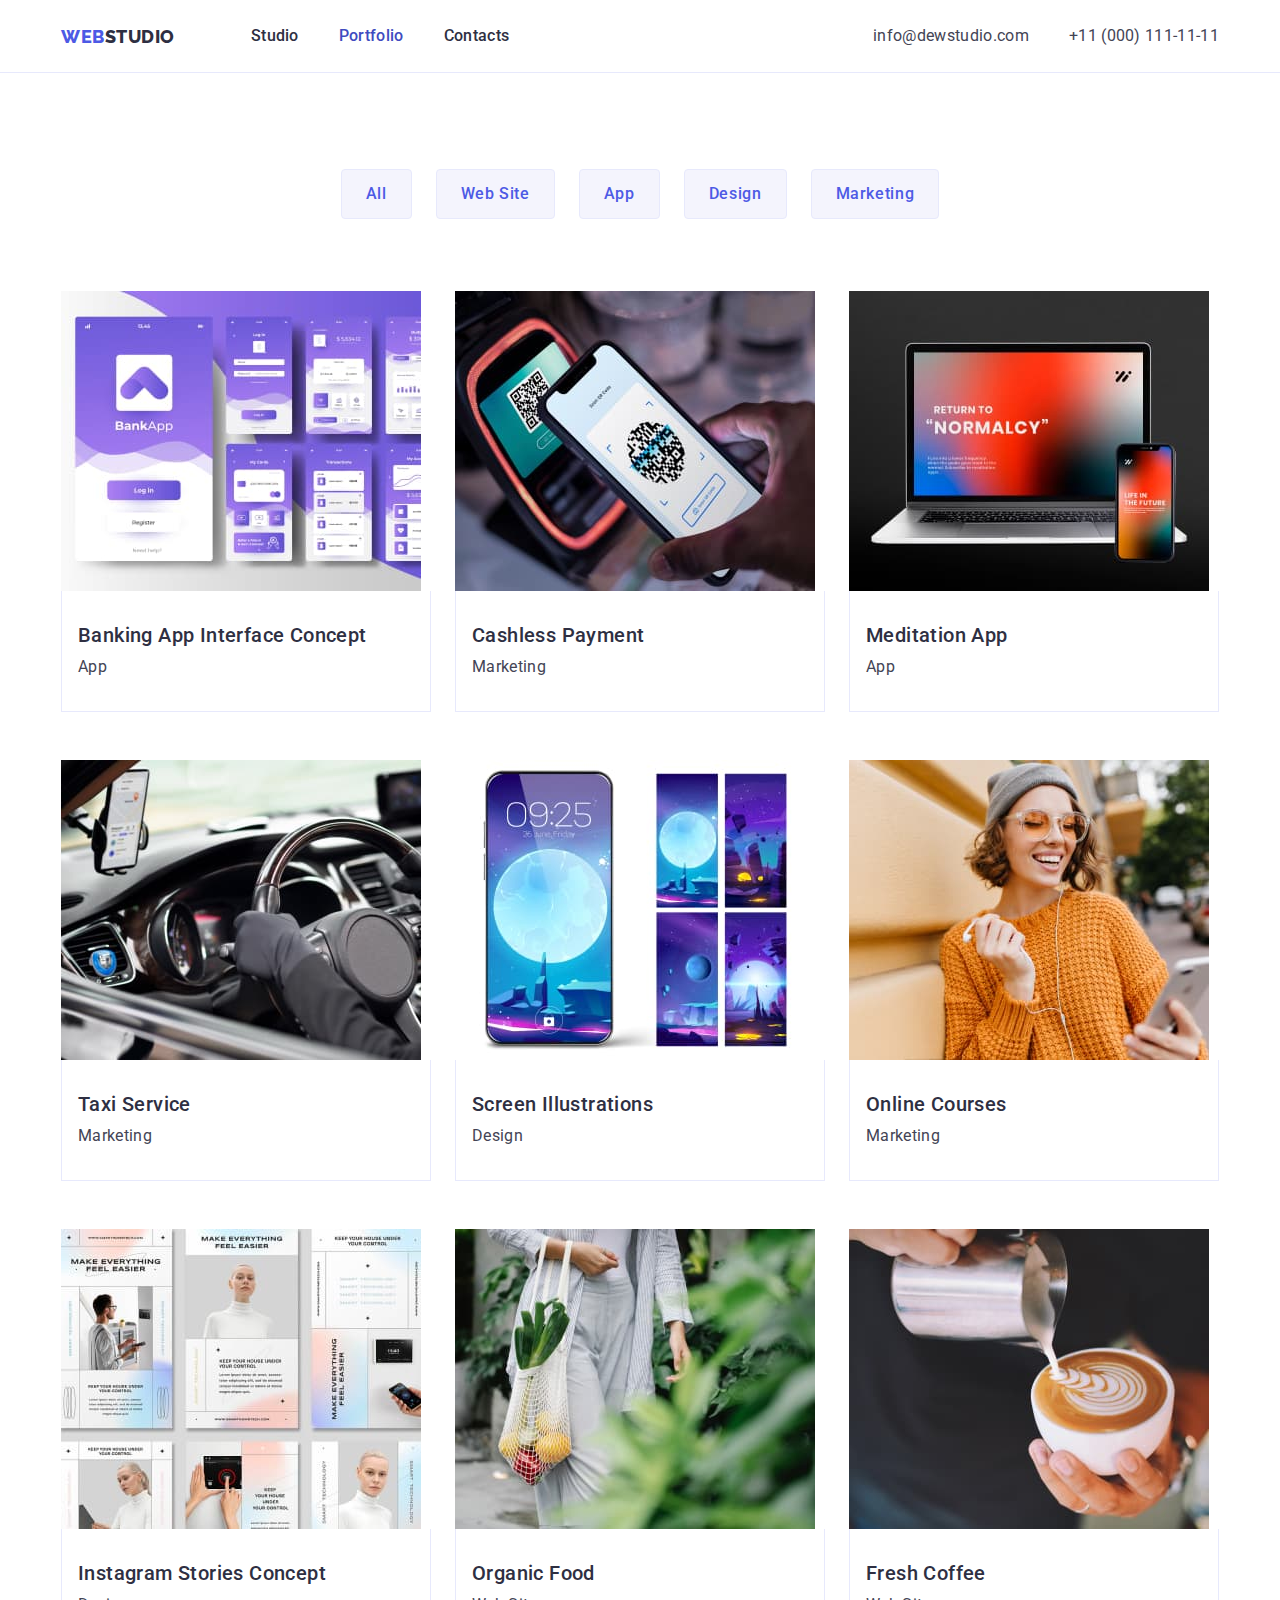
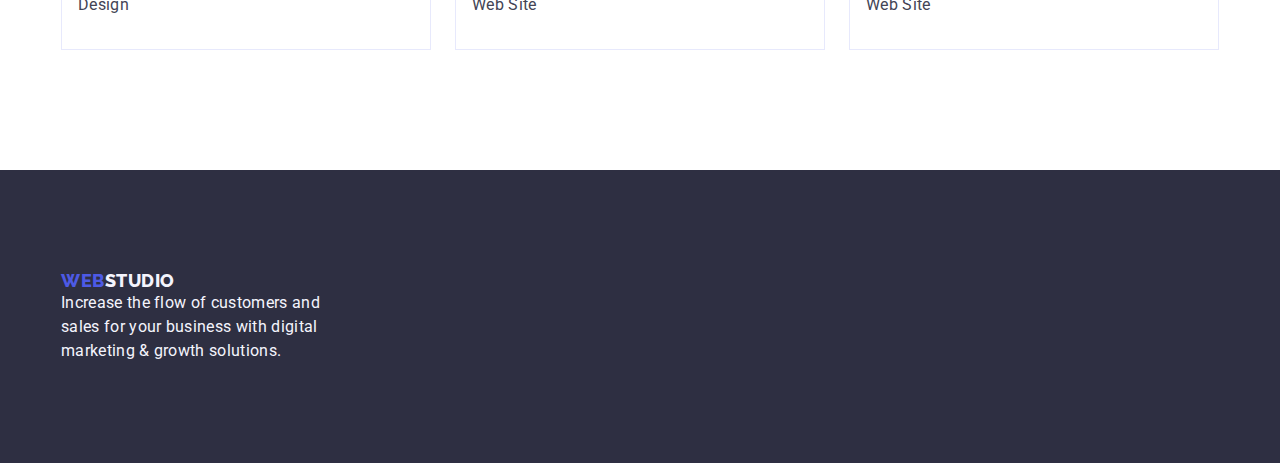
==== commit 109c20f6: "15" ====
--- a/portfolio.html
+++ b/portfolio.html
@@ -77,10 +77,6 @@
               <button type="button" class="button">Marketing</button>
             </li>
           </ul>
-        </div>
-      </section>
-      <section class="section-portfolio">
-        <div class="container">
           <h1 class="visually-hidden">Development</h1>
           <ul class="portfolio-list">
             <li class="portfolio-list-li">
@@ -91,10 +87,12 @@
                   width="360"
                   height="300"
                 />
-                <h2 class="portfolio-list-title">
-                  Banking App Interface Concept
-                </h2>
-                <p class="portfolio-list-text">App</p></a
+                <div class="portfolio-title-text">
+                  <h2 class="portfolio-list-title">
+                    Banking App Interface Concept
+                  </h2>
+                  <p class="portfolio-list-text">App</p>
+                </div></a
               >
             </li>
             <li class="portfolio-list-li">
@@ -105,8 +103,10 @@
                   width="360"
                   height="300"
                 />
-                <h2 class="portfolio-list-title">Cashless Payment</h2>
-                <p class="portfolio-list-text">Marketing</p></a
+                <div class="portfolio-title-text">
+                  <h2 class="portfolio-list-title">Cashless Payment</h2>
+                  <p class="portfolio-list-text">Marketing</p>
+                </div></a
               >
             </li>
             <li class="portfolio-list-li">
@@ -117,9 +117,11 @@
                   width="360"
                   height="300"
                 />
-                <h2 class="portfolio-list-title">Meditation App</h2>
-                <p class="portfolio-list-text">App</p></a
-              >
+                <div class="portfolio-title-text">
+                  <h2 class="portfolio-list-title">Meditation App</h2>
+                  <p class="portfolio-list-text">App</p>
+                </div>
+              </a>
             </li>
             <li class="portfolio-list-li">
               <a class="portfolio-list-link" href="#"
@@ -129,8 +131,10 @@
                   width="360"
                   height="300"
                 />
-                <h2 class="portfolio-list-title">Taxi Service</h2>
-                <p class="portfolio-list-text">Marketing</p></a
+                <div class="portfolio-title-text">
+                  <h2 class="portfolio-list-title">Taxi Service</h2>
+                  <p class="portfolio-list-text">Marketing</p>
+                </div></a
               >
             </li>
             <li class="portfolio-list-li">
@@ -141,8 +145,10 @@
                   width="360"
                   height="300"
                 />
-                <h2 class="portfolio-list-title">Screen Illustrations</h2>
-                <p class="portfolio-list-text">Design</p></a
+                <div class="portfolio-title-text">
+                  <h2 class="portfolio-list-title">Screen Illustrations</h2>
+                  <p class="portfolio-list-text">Design</p>
+                </div></a
               >
             </li>
             <li class="portfolio-list-li">
@@ -153,8 +159,10 @@
                   width="360"
                   height="300"
                 />
-                <h2 class="portfolio-list-title">Online Courses</h2>
-                <p class="portfolio-list-text">Marketing</p></a
+                <div class="portfolio-title-text">
+                  <h2 class="portfolio-list-title">Online Courses</h2>
+                  <p class="portfolio-list-text">Marketing</p>
+                </div></a
               >
             </li>
             <li class="portfolio-list-li">
@@ -165,8 +173,12 @@
                   width="360"
                   height="300"
                 />
-                <h2 class="portfolio-list-title">Instagram Stories Concept</h2>
-                <p class="portfolio-list-text">Design</p></a
+                <div class="portfolio-title-text">
+                  <h2 class="portfolio-list-title">
+                    Instagram Stories Concept
+                  </h2>
+                  <p class="portfolio-list-text">Design</p>
+                </div></a
               >
             </li>
             <li class="portfolio-list-li">
@@ -177,8 +189,10 @@
                   width="360"
                   height="300"
                 />
-                <h2 class="portfolio-list-title">Organic Food</h2>
-                <p class="portfolio-list-text">Web Site</p></a
+                <div class="portfolio-title-text">
+                  <h2 class="portfolio-list-title">Organic Food</h2>
+                  <p class="portfolio-list-text">Web Site</p>
+                </div></a
               >
             </li>
             <li class="portfolio-list-li">
@@ -189,8 +203,10 @@
                   width="360"
                   height="300"
                 />
-                <h2 class="portfolio-list-title">Fresh Coffee</h2>
-                <p class="portfolio-list-text">Web Site</p></a
+                <div class="portfolio-title-text">
+                  <h2 class="portfolio-list-title">Fresh Coffee</h2>
+                  <p class="portfolio-list-text">Web Site</p>
+                </div></a
               >
             </li>
           </ul>
--- a/css/styles.css
+++ b/css/styles.css
@@ -12,31 +12,38 @@
   --color-modal-background: #fcfcfc;
   --color-success: #31d0aa;
 }
+
 body {
   color: var(--color-dark);
   font-family: 'Roboto', 'Raleway', sans-serif;
   background-color: var(--color-white-background);
   margin: 0;
 }
+
 header {
   border-bottom: 1px solid var(--color-accent);
 }
+
 ul {
   list-style-type: none;
   margin: 0;
   padding: 0;
 }
+
 a {
   text-decoration: none;
 }
+
 button {
   cursor: pointer;
   padding: 0;
 }
+
 address {
   font-style: normal;
   margin-left: auto;
 }
+
 p,
 h1,
 h2,
@@ -44,22 +51,26 @@
 h4 {
   margin: 0;
 }
+
 img {
   display: block;
   max-width: 100vh;
   height: auto;
-  margin-bottom: 32px;
-}
+  /* margin-bottom: 32px; */
+}
+
 .hero,
 .section-work,
 .section-team {
   padding: 120px 0;
 }
+
 .container {
   padding: 0 15px;
   margin: 0 auto;
   max-width: 1158px;
 }
+
 .visually-hidden {
   position: absolute;
   width: 1px;
@@ -72,10 +83,12 @@
   clip: rect(0 0 0 0);
   overflow: hidden;
 }
+
 header .container {
   display: flex;
   align-items: center;
 }
+
 .link-logo {
   color: var(--color-primary-brand);
   font-family: Raleway;
@@ -85,14 +98,17 @@
   letter-spacing: 0.54px;
   text-transform: uppercase;
 }
+
 .logo-part {
   color: var(--color-dark);
 }
+
 .nav-list {
   display: flex;
   align-items: center;
   margin-left: 76px;
 }
+
 .nav-list-link {
   color: var(--color-dark);
   font-family: inherit;
@@ -103,25 +119,31 @@
   padding: 24px 0;
   display: block;
 }
+
 .nav-list-link:hover,
 .nav-list-link:focus {
   color: var(--color-pressed-states);
 }
+
 .nav-list-link:active {
   color: var(--color-pressed-states);
 }
+
 .link-active {
   color: var(--color-pressed-states);
 }
+
 .nav-list,
 .contacts-list {
   gap: 40px;
 }
+
 .contacts-list {
   display: flex;
   align-items: center;
   justify-content: flex-end;
 }
+
 .contacts-list-link {
   color: var(--color-text);
   font-family: inherit;
@@ -129,19 +151,23 @@
   line-height: 1.5;
   letter-spacing: 0.32px;
 }
+
 .contacts-list-link:hover,
 .contacts-list-link:focus {
   color: var(--color-pressed-states);
 }
+
 .hero {
   background-color: var(--color-dark);
   padding: 188px 0;
 }
+
 .hero .container {
   display: flex;
   flex-direction: column;
   align-items: center;
 }
+
 .hero-title {
   color: var(--color-white-background);
   display: flex;
@@ -154,6 +180,7 @@
   letter-spacing: 1.12px;
   margin-bottom: 48px;
 }
+
 .hero-button {
   color: var(--color-white-background);
   text-align: center;
@@ -168,23 +195,31 @@
   box-shadow: 0px 4px 4px 0px rgba(0, 0, 0, 0.15);
   border: none;
 }
+
 .hero-button:hover,
 .hero-button:focus {
   color: var(--color-white-background);
   background-color: var(--color-pressed-states);
 }
-.section-features .container {
+
+/* .section-features .container {
   display: flex;
   align-items: flex-start;
+  } */
+.section-features {
+  background-color: var(--color-white-background);
   padding-top: 120px;
 }
+
 .features-list {
   display: flex;
   gap: 24px;
 }
+
 .features-list-li {
   width: calc((100% - 3 * 24px) / 4);
 }
+
 .features-list-title {
   color: var(--color-dark);
   font-family: inherit;
@@ -194,6 +229,7 @@
   letter-spacing: 0.4px;
   margin-bottom: 8px;
 }
+
 .features-list-text {
   color: var(--color-text);
   font-family: inherit;
@@ -201,11 +237,17 @@
   line-height: 1.5;
   letter-spacing: 0.32px;
 }
+
 .section-work .container {
   display: flex;
   align-items: center;
   flex-direction: column;
 }
+
+.section-work {
+  background-color: var(--color-white-background);
+}
+
 .work-title {
   color: var(--color-dark);
   text-align: center;
@@ -217,28 +259,44 @@
   text-transform: capitalize;
   margin-bottom: 72px;
 }
+
 .work-list {
   display: flex;
   gap: 24px;
 }
+
 .work-list-li {
   width: calc((100% - 2 * 24px) / 3);
-}
+  background-color: var(--color-white-background);
+}
+
 .section-team .container {
   display: flex;
   align-items: center;
   flex-direction: column;
 }
+
+.section-team {
+  background-color: var(--color-light);
+}
+
+.team-title-text {
+  padding-top: 32px;
+  padding-bottom: 32px;
+}
+
 .team-list {
   display: flex;
   gap: 24px;
 }
+
 .team-list-li {
   width: calc((100% - 3 * 24px) / 4);
   box-shadow: 0px 1px 6px 0px rgba(46, 47, 66, 0.08),
     0px 1px 1px 0px rgba(46, 47, 66, 0.16),
     0px 2px 1px 0px rgba(46, 47, 66, 0.08);
 }
+
 .team-title {
   color: var(--color-dark);
   text-align: center;
@@ -250,6 +308,7 @@
   text-transform: capitalize;
   margin-bottom: 72px;
 }
+
 .team-list-title {
   color: var(--color-dark);
   text-align: center;
@@ -260,6 +319,7 @@
   letter-spacing: 0.4px;
   margin-bottom: 8px;
 }
+
 .team-list-text {
   color: var(--color-text);
   text-align: center;
@@ -269,15 +329,18 @@
   letter-spacing: 0.32px;
   margin-bottom: 32px;
 }
+
 .footer {
   padding: 100px 0;
-    background-color: var(--color-dark);
-}
+  background-color: var(--color-dark);
+}
+
 .footer .container {
   display: flex;
   flex-direction: column;
   align-items: flex-start;
 }
+
 .link-logo-footer {
   color: var(--color-primary-brand);
   font-family: Raleway;
@@ -288,10 +351,12 @@
   text-transform: uppercase;
   margin-bottom: 16px;
 }
+
 .logo-part-footer {
   color: var(--color-light);
   display: inline-block;
 }
+
 .text-footer {
   color: var(--color-light);
   font-family: inherit;
@@ -300,12 +365,13 @@
   letter-spacing: 0.32px;
   width: 264px;
 }
-.section-portfolio-buttons .container {
-  display: flex;
-  align-items: center;
-  flex-direction: column;
+
+.section-portfolio-buttons {
+
   padding-top: 96px;
-}
+  padding-bottom: 120px;
+}
+
 .button {
   color: var(--color-primary-brand);
   text-align: center;
@@ -319,38 +385,46 @@
   border-radius: 4px;
   border: 1px solid var(--color-accent);
 }
+
 .buttons-list {
   display: flex;
+  justify-content: center;
   gap: 24px;
   margin-bottom: 72px;
 }
+
 .button-list-li {
   width: calc((100% - 4 * 24px) / 5);
 }
+
 .button:hover,
 .button:focus {
   color: var(--color-white-background);
   background-color: var(--color-pressed-states);
 }
+
 .button:active {
   background-color: var(--color-pressed-states);
   box-shadow: 0px 3px 1px 0px rgba(0, 0, 0, 0.1),
     0px 2px 1px 0px rgba(0, 0, 0, 0.08), 0px 2px 2px 0px rgba(0, 0, 0, 0.12);
 }
-.section-portfolio .container {
-  display: flex;
-  align-items: center;
-  padding-bottom: 120px;
-  }
+
+.section-portfolio {
+  background-color: var(--color-white-background);
+}
+
 .portfolio-list {
   display: flex;
   flex-wrap: wrap;
   align-content: stretch;
   gap: 24px;
-}
+  row-gap: 48px;
+}
+
 .portfolio-list-li {
   width: calc((100% - 2 * 24px) / 3);
 }
+
 .portfolio-list-title {
   color: var(--color-dark);
   text-align: left;
@@ -361,6 +435,7 @@
   letter-spacing: 0.4px;
   margin-bottom: 8px;
 }
+
 .portfolio-list-link {
   color: var(--color-text);
   font-family: inherit;
@@ -368,6 +443,7 @@
   line-height: 1.5;
   letter-spacing: 0.32px;
 }
+
 .portfolio-list-text {
   color: var(--color-text);
   text-align: left;
@@ -375,18 +451,11 @@
   font-size: 16px;
   line-height: 1.5;
   letter-spacing: 0.32px;
-  margin-bottom: 32px;
-}
-.section-portfolio {
-  background-color: var(--color-white-background);
-}
-.section-work {
-  background-color: var(--color-white-background);
-}
-.section-features {
-  background-color: var(--color-white-background);
-}
-.section-team {
-  background-color: var(--color-light);
-}
-
+}
+
+.portfolio-title-text {
+  padding: 32px 16px 32px 16px;
+  border-right: 1px solid var(--color-accent);
+  border-left: 1px solid var(--color-accent);
+  border-bottom: 1px solid var(--color-accent);
+}